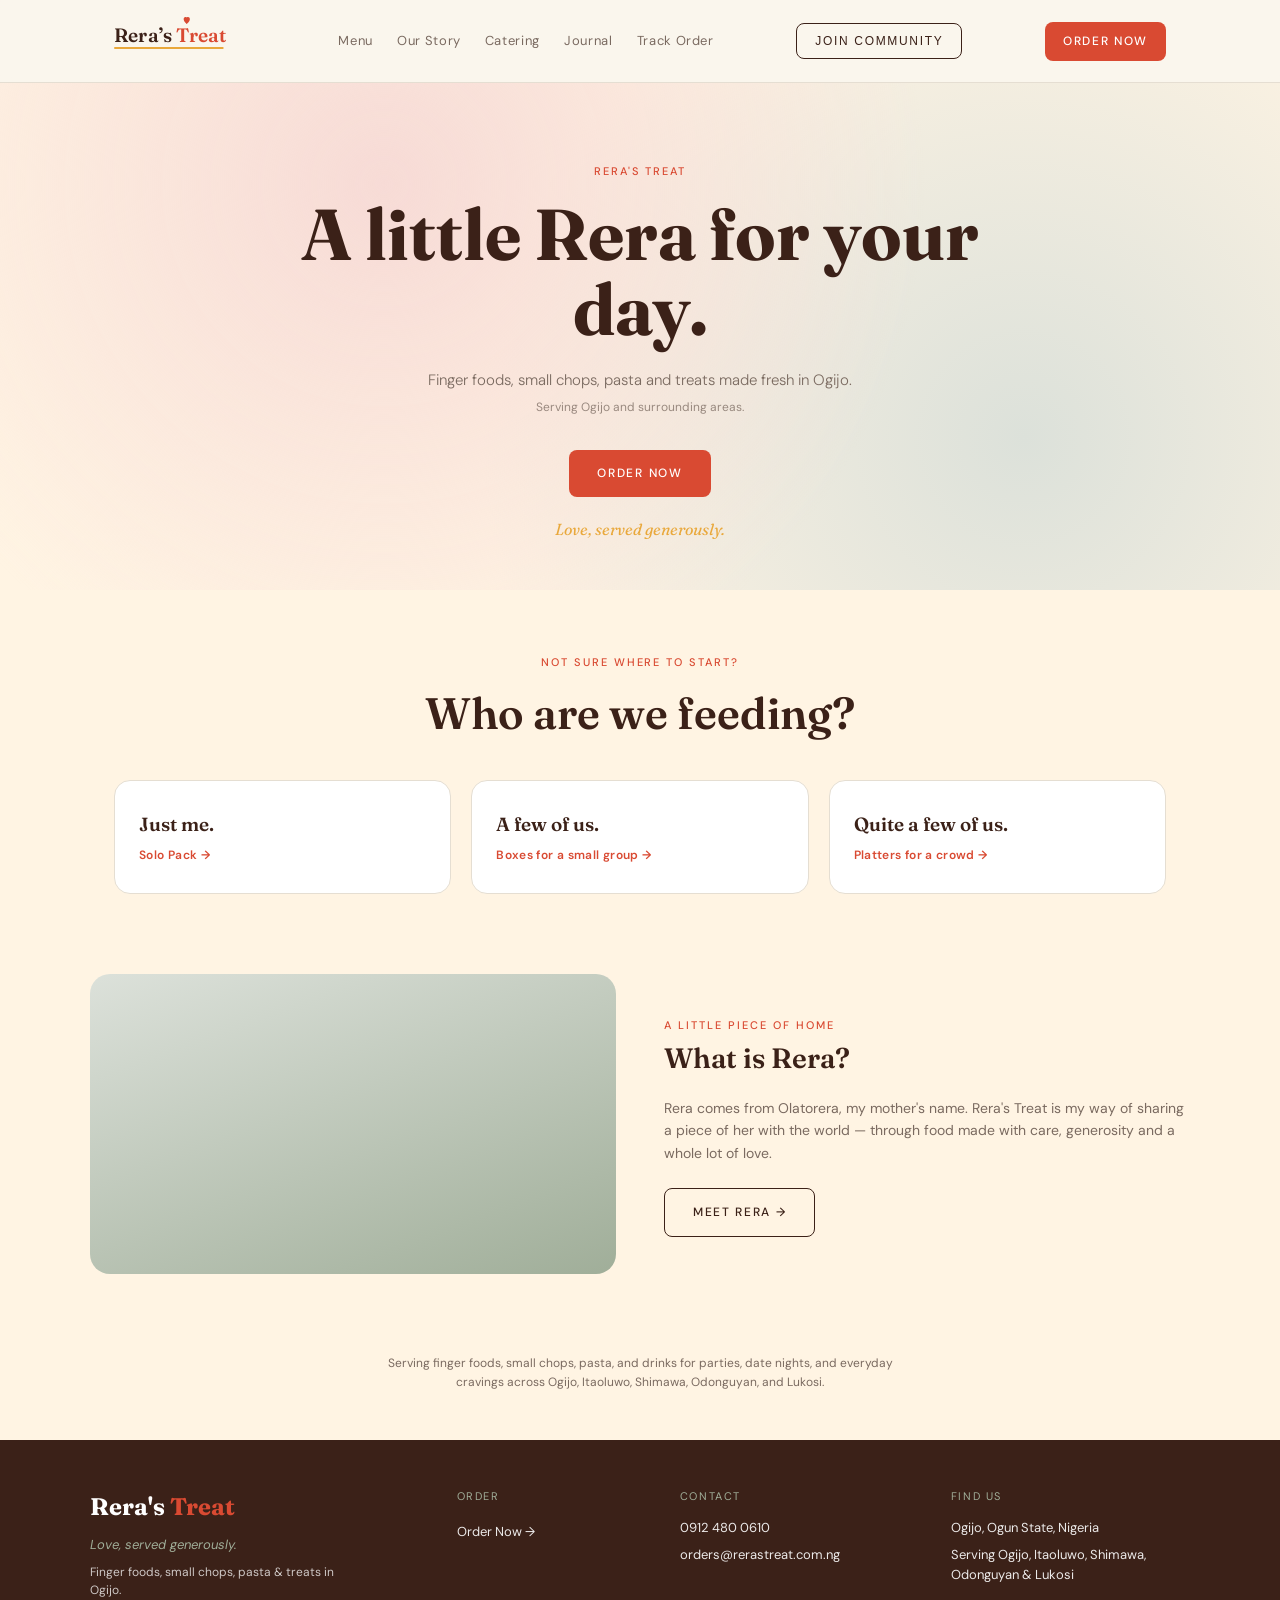
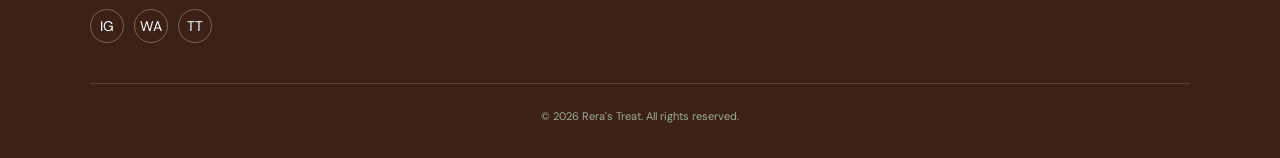
==== index.html @ d9744061 "Add mobile nav menu, declutter event promo link, uncap RSVP guest count The site had no mobile navig" ====
<!DOCTYPE html>
<html lang="en">
<head>
<!-- Google tag (gtag.js) -->
<script async src="https://www.googletagmanager.com/gtag/js?id=G-MVVD33NMMS"></script>
<script>
  window.dataLayer = window.dataLayer || [];
  function gtag(){dataLayer.push(arguments);}
  gtag('js', new Date());

  gtag('config', 'G-MVVD33NMMS');
</script>
<meta charset="UTF-8">
<meta name="viewport" content="width=device-width, initial-scale=1.0">
<title>Rera's Treat | Finger Foods, Small Chops &amp; Pasta in Ogijo, Ogun State</title>
<meta name="description" content="Freshly made finger foods, small chops, pasta and treats in Ogijo. Order from Rera's Treat for everyday cravings, date nights, small gatherings and celebrations.">
<link rel="icon" type="image/svg+xml" href="favicon.svg">
<link href="https://fonts.googleapis.com/css2?family=Fraunces:wght@500;600;700&family=DM+Sans:wght@300;400;500;600&display=swap" rel="stylesheet">
<link rel="stylesheet" href="style.css">
<style>
  .hero{padding:5rem 1.5rem 3rem;text-align:center;position:relative;overflow:hidden}
  .hero::before{content:"";position:absolute;inset:0;background:radial-gradient(circle at 30% 20%,var(--pale-o) 0%,transparent 55%),radial-gradient(circle at 80% 70%,var(--pale-g) 0%,transparent 50%);z-index:-1}
  .hero-title{font-size:clamp(40px,7vw,72px);font-weight:700;color:var(--green);line-height:1.05;max-width:800px;margin:1rem auto}
  .hero-title em{font-style:italic;color:var(--orange)}
  .hero-sub{max-width:480px;margin:1.25rem auto 0;color:var(--muted);font-size:15px;font-weight:300}
  .hero-service-area{font-size:12px;color:var(--muted);opacity:.75;margin:.4rem 0 2rem}
  .hero-ctas{display:flex;gap:1rem;justify-content:center;flex-wrap:wrap}
  .hero-tagline{margin-top:1.25rem;font-family:'Fraunces',serif;font-style:italic;font-size:16px;color:var(--gold)}

  .featured-section-hero{margin-top:3rem}

  /* Who are we feeding? */
  .feeding-guide{max-width:1100px;margin:4rem auto 0;padding:0 1.5rem;text-align:center}
  .feeding-options{display:grid;grid-template-columns:repeat(3,1fr);gap:1.25rem;margin-top:2rem}
  @media(max-width:720px){.feeding-options{grid-template-columns:1fr}}
  .feeding-card{display:block;border:1.5px solid var(--border);border-radius:16px;padding:1.75rem 1.5rem;text-align:left;transition:.2s;background:#fff}
  .feeding-card:hover{border-color:var(--orange);transform:translateY(-3px);box-shadow:0 12px 30px -14px rgba(43,36,32,.25)}
  .feeding-card-title{font-family:'Fraunces',serif;font-size:19px;font-weight:600;color:var(--green);margin-bottom:6px}
  .feeding-card-sub{font-size:12px;color:var(--orange);font-weight:600;letter-spacing:.03em}
  .feeding-not-sure{margin-top:1.75rem;font-size:13px;color:var(--muted)}
  .feeding-not-sure a{color:var(--orange);font-weight:600;text-decoration:underline}

  /* Featured */
  .featured-section{max-width:1100px;margin:4rem auto 0;padding:0 1.5rem}
  .featured-grid{display:grid;grid-template-columns:repeat(3,1fr);gap:1.25rem;margin-top:2rem}
  @media(max-width:720px){.featured-grid{grid-template-columns:1fr}}
  .featured-card{border:1px solid var(--border);border-radius:14px;overflow:hidden;background:#fff;text-align:left;transition:.2s;display:block}
  .featured-card:hover{border-color:var(--orange);transform:translateY(-3px)}
  .featured-thumb{height:150px;background:linear-gradient(135deg,var(--pale-o),var(--pale-g));background-size:cover;background-position:center;display:flex;align-items:center;justify-content:center;font-size:34px}
  .featured-body{padding:1.1rem 1.25rem}
  .featured-name{font-family:'Fraunces',serif;font-size:17px;font-weight:600;color:var(--green)}
  .featured-desc{font-size:12px;color:var(--muted);margin:6px 0 10px;display:-webkit-box;-webkit-box-orient:vertical;-webkit-line-clamp:2;overflow:hidden}
  .featured-price{font-size:14px;font-weight:500;color:var(--black)}

  .teaser-row{display:grid;grid-template-columns:1fr 1fr;gap:3rem;align-items:center;max-width:1100px;margin:0 auto}
  .teaser-visual{background:linear-gradient(160deg,var(--pale-g),var(--leaf));border-radius:20px;height:300px}
  .teaser-title{font-size:28px;color:var(--green);font-weight:600;margin-bottom:1rem}
  .teaser-body{color:var(--muted);font-size:14px;margin-bottom:1.5rem}
  @media(max-width:720px){.teaser-row{grid-template-columns:1fr}}

  /* Community modal */
  .community-overlay{position:fixed;inset:0;background:rgba(31,26,20,.55);display:none;align-items:center;justify-content:center;z-index:100;padding:1.5rem}
  .community-overlay.show{display:flex}
  .community-modal{background:#fff;border-radius:16px;padding:2rem;width:min(92%,460px);max-height:88vh;overflow-y:auto;position:relative}
  .community-close{position:absolute;top:14px;right:16px;background:none;border:none;font-size:20px;color:var(--muted);cursor:pointer;line-height:1}
  .community-title{font-family:'Fraunces',serif;font-size:26px;font-weight:600;color:var(--green);margin-bottom:.75rem}
  .community-intro{font-size:13px;color:var(--muted);line-height:1.7;margin-bottom:1.5rem}
  .community-error{background:#FCEAEA;border:1px solid #E7A9A9;color:#A23B3B;font-size:12px;border-radius:8px;padding:10px 12px;margin-bottom:1rem;display:none}
  .community-error.show{display:block}
  .community-success-icon{width:52px;height:52px;border-radius:50%;background:var(--pale-g);color:var(--green);font-size:24px;display:flex;align-items:center;justify-content:center;margin:0 auto 1rem}
  .community-form-group{margin-bottom:1.1rem}
  .community-label{display:block;font-size:11px;letter-spacing:.12em;text-transform:uppercase;color:var(--muted);font-weight:500;margin-bottom:6px}
  .community-input{width:100%;background:#fff;border:1px solid var(--border);border-radius:8px;padding:11px 14px;font-family:'DM Sans',sans-serif;font-size:13px;color:var(--black);transition:border-color .2s;outline:none}
  .community-input:focus{border-color:var(--orange)}
  .community-btn{width:100%;background:var(--orange);color:#fff;border:none;border-radius:8px;padding:14px;font-family:'DM Sans',sans-serif;font-size:11px;letter-spacing:.18em;text-transform:uppercase;font-weight:500;cursor:pointer;transition:background .2s,transform .2s;margin-top:.5rem}
  .community-btn:hover{background:var(--orange-dark);transform:translateY(-1px)}
  .community-btn:disabled{opacity:.6;cursor:not-allowed}

  /* Event promo modal */
  .event-promo-overlay{position:fixed;inset:0;background:rgba(31,26,20,.6);display:none;align-items:center;justify-content:center;z-index:110;padding:1.5rem}
  .event-promo-overlay.show{display:flex}
  .event-promo-modal{background:#fff;border-radius:20px;width:min(94%,440px);max-height:88vh;overflow-y:auto;position:relative;box-shadow:0 30px 60px -20px rgba(31,26,20,.5);animation:eventPromoIn .35s ease}
  @keyframes eventPromoIn{from{opacity:0;transform:translateY(16px) scale(.97)}to{opacity:1;transform:translateY(0) scale(1)}}
  .event-promo-band{background:linear-gradient(135deg,var(--orange),var(--gold));padding:2rem 2rem 1.5rem;border-radius:20px 20px 0 0;text-align:center;color:#fff;position:relative}
  .event-promo-close{position:absolute;top:14px;right:16px;background:rgba(255,255,255,.25);border:none;width:28px;height:28px;border-radius:50%;font-size:16px;color:#fff;cursor:pointer;line-height:1}
  .event-promo-eyebrow{font-size:11px;letter-spacing:.18em;text-transform:uppercase;opacity:.9;font-weight:600}
  .event-promo-title{font-family:'Fraunces',serif;font-size:28px;font-weight:700;margin:.5rem 0 0;line-height:1.15}
  .event-promo-body{padding:1.75rem 2rem 2rem;text-align:center}
  .event-promo-desc{font-size:13px;color:var(--muted);line-height:1.7;margin-bottom:1.25rem}
  .event-promo-meta{display:flex;flex-direction:column;gap:6px;font-size:12px;color:var(--green);font-weight:600;margin-bottom:1.5rem}
  .event-promo-cta{display:block;width:100%;background:var(--orange);color:#fff;border:none;border-radius:8px;padding:14px;font-family:'DM Sans',sans-serif;font-size:11px;letter-spacing:.14em;text-transform:uppercase;font-weight:500;cursor:pointer;transition:.2s;text-align:center;text-decoration:none}
  .event-promo-cta:hover{background:var(--orange-dark);transform:translateY(-1px)}
  .event-promo-later{display:block;text-align:center;margin-top:.85rem;font-size:12px;color:var(--muted);cursor:pointer;background:none;border:none;text-decoration:underline}
</style>
</head>
<body>

<nav>
  <div class="nav-inner">
    <a href="index.html" class="logo">
      <svg viewBox="0 0 220 62" height="40" role="img" aria-label="Rera's Treat">
        <path d="M108 5 C108 2.3 110.5 0.6 112.8 2.4 C115.1 0.6 117.6 2.3 117.6 5 C117.6 8.2 112.8 12.5 112.8 12.5 C112.8 12.5 108 8.2 108 5Z" fill="#D94A32"/>
        <text x="0" y="40" font-family="'Fraunces', Georgia, serif" font-size="30" font-weight="600" letter-spacing="0.3"><tspan fill="#3B2118">Rera&#8217;s </tspan><tspan fill="#D94A32">Treat</tspan></text>
        <rect x="0" y="48" width="170" height="3" rx="1.5" fill="#E9A83B"/>
      </svg>
    </a>
    <div class="nav-links">
      <a href="menu.html">Menu</a>
      <a href="about.html">Our Story</a>
      <a href="catering.html">Catering</a>
      <a href="journal.html">Journal</a>
      <a href="track-order.html">Track Order</a>
      <button type="button" class="btn btn-outline nav-community-mobile" data-open-community>Join Community</button>
    </div>
    <button type="button" class="nav-toggle" aria-label="Menu" aria-expanded="false">&#9776;</button>
    <button type="button" class="btn btn-outline" style="padding:10px 18px" data-open-community>Join Community</button>
    <a href="menu.html" class="btn btn-primary" style="padding:10px 18px">Order Now</a>
  </div>
</nav>

<section class="hero">
  <div class="eyebrow">Rera's Treat</div>
  <h1 class="hero-title">A little Rera for your day.</h1>
  <p class="hero-sub">Finger foods, small chops, pasta and treats made fresh in Ogijo.</p>
  <p class="hero-service-area">Serving Ogijo and surrounding areas.</p>
  <div class="hero-ctas">
    <a href="menu.html" class="btn btn-primary">Order Now</a>
  </div>
  <p class="hero-tagline">Love, served generously.</p>

  <div class="featured-section featured-section-hero" id="featuredSection" style="display:none">
    <div class="eyebrow" style="text-align:center">Rera's Picks</div>
    <h2 class="section-title" style="text-align:center">Featured Right Now</h2>
    <div class="featured-grid" id="featuredGrid"></div>
  </div>
</section>

<section class="feeding-guide">
  <div class="eyebrow">Not sure where to start?</div>
  <h2 class="section-title">Who are we feeding?</h2>
  <div class="feeding-options">
    <a href="menu.html?serves=solo" class="feeding-card">
      <div class="feeding-card-title">Just me.</div>
      <div class="feeding-card-sub">Solo Pack →</div>
    </a>
    <a href="menu.html?serves=few" class="feeding-card">
      <div class="feeding-card-title">A few of us.</div>
      <div class="feeding-card-sub">Boxes for a small group →</div>
    </a>
    <a href="menu.html?serves=many" class="feeding-card">
      <div class="feeding-card-title">Quite a few of us.</div>
      <div class="feeding-card-sub">Platters for a crowd →</div>
    </a>
  </div>
  <div class="feeding-not-sure" id="feedingNotSure" style="display:none"></div>
</section>

<section class="section">
  <div class="teaser-row">
    <div class="teaser-visual"></div>
    <div>
      <span class="eyebrow">A Little Piece of Home</span>
      <h3 class="teaser-title">What is Rera?</h3>
      <p class="teaser-body">Rera comes from Olatorera, my mother's name. Rera's Treat is my way of sharing a piece of her with the world — through food made with care, generosity and a whole lot of love.</p>
      <a href="about.html" class="btn btn-outline">Meet Rera →</a>
    </div>
  </div>
</section>

<p style="max-width:560px;margin:0 auto 2rem;padding:0 1.5rem;color:var(--muted);font-size:12px;line-height:1.6;text-align:center">Serving finger foods, small chops, pasta, and drinks for parties, date nights, and everyday cravings across Ogijo, Itaoluwo, Shimawa, Odonguyan, and Lukosi.</p>

<footer>
  <div class="footer-inner">
    <div>
      <div class="footer-brand">Rera's <span style="color:var(--orange)">Treat</span></div>
      <div class="footer-slogan">Love, served generously.</div>
      <p class="footer-desc">Finger foods, small chops, pasta &amp; treats in Ogijo.</p>
      <div class="footer-socials">
        <a class="footer-social-btn" href="https://www.instagram.com/rerastreats" target="_blank" title="Instagram">IG</a>
        <a class="footer-social-btn" href="https://wa.me/2349124800610" target="_blank" title="WhatsApp">WA</a>
        <a class="footer-social-btn" href="https://www.tiktok.com/@fingerfoodinogijo" target="_blank" title="TikTok">TT</a>
      </div>
    </div>
    <div>
      <div class="footer-col-title">Order</div>
      <a class="footer-line" href="/menu.html">Order Now →</a>
    </div>
    <div>
      <div class="footer-col-title">Contact</div>
      <div class="footer-line">0912 480 0610</div>
      <div class="footer-line">orders@rerastreat.com.ng</div>
    </div>
    <div>
      <div class="footer-col-title">Find Us</div>
      <div class="footer-line">Ogijo, Ogun State, Nigeria</div>
      <div class="footer-line">Serving Ogijo, Itaoluwo, Shimawa, Odonguyan &amp; Lukosi</div>
    </div>
  </div>
  <div class="footer-bottom">© 2026 Rera's Treat. All rights reserved.</div>
</footer>

<div class="community-overlay" id="communityOverlay">
  <div class="community-modal">
    <button class="community-close" id="communityClose" aria-label="Close">×</button>
    <h3 class="community-title">Join the Rera's Treat Community</h3>
    <p class="community-intro">We&rsquo;re bringing a little piece of Rera to Ogijo, and we&rsquo;d love to have you at the table. Join our community to be the first to know when we open, enjoy early treats and perks, and help us decide what we&rsquo;ll be serving.</p>

    <div class="community-error" id="communityError"></div>

    <div id="communitySuccessState" style="display:none;text-align:center">
      <div class="community-success-icon">✓</div>
      <p style="font-size:13px;color:var(--muted)">You're in! Keep an eye on your phone/email — a welcome message is on its way.</p>
    </div>

    <form id="communityForm">
      <div class="community-form-group">
        <label class="community-label">Name</label>
        <input class="community-input" type="text" id="communityName" required>
      </div>
      <div class="community-form-group">
        <label class="community-label">Phone (WhatsApp) or Email</label>
        <input class="community-input" type="text" id="communityContact" placeholder="0912 345 6789 or you@email.com" required>
      </div>
      <div class="community-form-group">
        <label class="community-label">Town</label>
        <select class="community-input" id="communityTown" required>
          <option value="">Select your town</option>
          <option value="OGIJO">Ogijo</option>
          <option value="ITAOLUWO">Itaoluwo</option>
          <option value="SHIMAWA">Shimawa</option>
          <option value="ODONGUYAN">Odonguyan</option>
          <option value="LUKOSI">Lukosi</option>
        </select>
      </div>
      <div class="community-form-group">
        <label class="community-label">What are you most excited to try? (optional)</label>
        <select class="community-input" id="communityMenuInterest">
          <option value="">No preference</option>
          <option value="SMALL_CHOPS">Small chops</option>
          <option value="FINGER_FOODS">Finger foods</option>
          <option value="PASTA">Pasta</option>
          <option value="DRINKS">Drinks</option>
        </select>
      </div>
      <button type="submit" class="community-btn" id="communitySubmit">Join the Community</button>
    </form>
  </div>
</div>

<div class="event-promo-overlay" id="eventPromoOverlay">
  <div class="event-promo-modal">
    <div class="event-promo-band">
      <button class="event-promo-close" id="eventPromoClose" aria-label="Close">×</button>
      <div class="event-promo-eyebrow">You're Invited &#127881;</div>
      <h3 class="event-promo-title" id="eventPromoTitle"></h3>
    </div>
    <div class="event-promo-body">
      <p class="event-promo-desc" id="eventPromoDesc"></p>
      <div class="event-promo-meta" id="eventPromoMeta"></div>
      <a href="#" class="event-promo-cta" id="eventPromoCta">RSVP Now</a>
      <button type="button" class="event-promo-later" id="eventPromoLater">Maybe later</button>
    </div>
  </div>
</div>

<script>
  const COMMUNITY_API_ORIGIN = 'https://reraos.onrender.com';

  const communityOverlay = document.getElementById('communityOverlay');
  const communityClose = document.getElementById('communityClose');
  const communityForm = document.getElementById('communityForm');
  const communityError = document.getElementById('communityError');
  const communitySuccessState = document.getElementById('communitySuccessState');
  const communitySubmit = document.getElementById('communitySubmit');

  document.querySelectorAll('[data-open-community]').forEach(btn => {
    btn.addEventListener('click', () => {
      communityOverlay.classList.add('show');
    });
  });

  communityClose.addEventListener('click', () => {
    communityOverlay.classList.remove('show');
  });

  communityOverlay.addEventListener('click', (e) => {
    if (e.target === communityOverlay) communityOverlay.classList.remove('show');
  });

  communityForm.addEventListener('submit', async (e) => {
    e.preventDefault();
    communityError.textContent = '';
    communityError.classList.remove('show');

    const name = document.getElementById('communityName').value.trim();
    const contact = document.getElementById('communityContact').value.trim();
    const town = document.getElementById('communityTown').value;
    const menuInterest = document.getElementById('communityMenuInterest').value;

    if (!name || !contact || !town) {
      communityError.textContent = 'Please fill in your name, contact, and town.';
      communityError.classList.add('show');
      return;
    }

    communitySubmit.disabled = true;
    communitySubmit.textContent = 'Joining…';

    try {
      const res = await fetch(`${COMMUNITY_API_ORIGIN}/community`, {
        method: 'POST',
        headers: { 'Content-Type': 'application/json' },
        body: JSON.stringify({
          name,
          contact,
          town,
          menuInterest: menuInterest || undefined,
        }),
      });

      if (!res.ok) {
        const body = await res.json().catch(() => null);
        throw new Error(body?.message || 'Something went wrong. Please try again.');
      }

      communityForm.style.display = 'none';
      communitySuccessState.style.display = 'block';
    } catch (err) {
      communityError.textContent = err.message || 'Something went wrong. Please try again.';
      communityError.classList.add('show');
    } finally {
      communitySubmit.disabled = false;
      communitySubmit.textContent = 'Join the Community';
    }
  });

  // Event promo modal
  (function () {
    const overlay = document.getElementById('eventPromoOverlay');
    const closeBtn = document.getElementById('eventPromoClose');
    const laterBtn = document.getElementById('eventPromoLater');
    const titleEl = document.getElementById('eventPromoTitle');
    const descEl = document.getElementById('eventPromoDesc');
    const metaEl = document.getElementById('eventPromoMeta');
    const ctaEl = document.getElementById('eventPromoCta');

    function dismiss(slug) {
      overlay.classList.remove('show');
      try { localStorage.setItem('dismissedEvent_' + slug, '1'); } catch (e) {}
    }

    fetch(`${COMMUNITY_API_ORIGIN}/public/events/featured`)
      .then((res) => (res.ok ? res.json() : null))
      .then((event) => {
        if (!event) return;

        let alreadyDismissed = false;
        try { alreadyDismissed = localStorage.getItem('dismissedEvent_' + event.slug) === '1'; } catch (e) {}
        if (alreadyDismissed) return;

        titleEl.textContent = event.title;
        descEl.textContent = event.description || '';

        const metaParts = [];
        if (event.eventDate) {
          metaParts.push(new Date(event.eventDate).toLocaleString('en-NG', { dateStyle: 'full', timeStyle: 'short' }));
        }
        if (event.location) metaParts.push(event.location);
        metaEl.textContent = metaParts.join(' · ');

        ctaEl.href = '/events/' + event.slug;

        closeBtn.addEventListener('click', () => dismiss(event.slug));
        laterBtn.addEventListener('click', () => {
          dismiss(event.slug);
          fetch(`${COMMUNITY_API_ORIGIN}/public/events/${event.slug}/dismiss`, { method: 'POST' }).catch(() => {});
        });
        overlay.addEventListener('click', (e) => {
          if (e.target === overlay) dismiss(event.slug);
        });

        setTimeout(() => overlay.classList.add('show'), 700);
      })
      .catch(() => {});
  })();

  // Featured products + "Who are we feeding?" recommendation
  (function () {
    function resolveImageUrl(path) {
      if (!path) return null;
      return /^https?:\/\//.test(path) ? path : `${COMMUNITY_API_ORIGIN}${path}`;
    }

    fetch(`${COMMUNITY_API_ORIGIN}/whatsapp-sessions/menu`)
      .then((res) => (res.ok ? res.json() : []))
      .then((data) => {
        const products = Array.isArray(data) ? data : (data.data || data.items || []);
        const available = products.filter((p) => p.status === 'ACTIVE' && p.isAvailable);

        const featured = available.filter((p) => p.featured);
        if (featured.length > 0) {
          const grid = document.getElementById('featuredGrid');
          grid.innerHTML = featured.map((p) => {
            const image = resolveImageUrl(Array.isArray(p.images) && p.images.length ? p.images[0] : null);
            return `
              <a href="menu.html" class="featured-card">
                <div class="featured-thumb" style="${image ? `background-image:url('${image}')` : ''}">${image ? '' : '🍽️'}</div>
                <div class="featured-body">
                  <div class="featured-name">${p.name}</div>
                  <div class="featured-desc">${p.description || ''}</div>
                  <div class="featured-price">₦${Number(p.price).toLocaleString()}</div>
                </div>
              </a>
            `;
          }).join('');
          document.getElementById('featuredSection').style.display = 'block';
        }

        const igbadun = available.find((p) => p.name.toLowerCase().includes('igbadun'));
        if (igbadun) {
          const notSure = document.getElementById('feedingNotSure');
          notSure.innerHTML = `Not sure? <a href="menu.html">Start with ${igbadun.name}</a> — it's a favourite for a reason.`;
          notSure.style.display = 'block';
        }
      })
      .catch(() => {});
  })();
</script>

<script src="nav-toggle.js" defer></script>
<script src="nav-events.js" defer></script>
</body>
</html>
---- style.css ----
:root{
  --green:#3B2118;
  --orange:#D94A32;
  --orange-dark:#B23D29;
  --leaf:#A0AE99;
  --pale-g:#DCE1DA;
  --pale-o:#F7DBD6;
  --border:#E5DED2;
  --black:#2B2420;
  --muted:#7A6A60;
  --cream:#FFF4E3;
  --gold:#E9A83B;
}
*{box-sizing:border-box;margin:0;padding:0}
body{font-family:'DM Sans',sans-serif;color:var(--black);background:var(--cream);line-height:1.6}
h1,h2,h3{font-family:'Fraunces',serif;}
a{text-decoration:none;color:inherit}
.wrap{max-width:1100px;margin:0 auto;padding:0 1.5rem}
.eyebrow{font-size:11px;letter-spacing:.18em;text-transform:uppercase;color:var(--orange);font-weight:500}

/* NAV */
nav{position:sticky;top:0;z-index:50;background:rgba(250,246,238,.92);backdrop-filter:blur(6px);border-bottom:1px solid var(--border)}
.nav-inner{max-width:1100px;margin:0 auto;padding:1rem 1.5rem;display:flex;flex-wrap:nowrap;justify-content:space-between;align-items:center;gap:1.5rem}
.logo{flex-shrink:0;font-family:'Fraunces',serif;font-size:22px;font-weight:700;color:var(--green)}
.logo span{color:var(--orange)}
.nav-links{display:flex;flex-wrap:nowrap;align-items:center;gap:1.5rem;font-size:13px;letter-spacing:.05em}
.nav-links a{white-space:nowrap;color:var(--muted);transition:color .2s}
.nav-links a:hover,.nav-links a.active{color:var(--orange)}
.nav-event-link{display:inline-flex;align-items:center;gap:4px;color:var(--orange)!important;font-weight:600;background:rgba(233,168,59,.14);border-radius:999px;padding:5px 12px;animation:navEventPulse 2.4s ease-in-out infinite}
@keyframes navEventPulse{0%,100%{opacity:1}50%{opacity:.6}}

.btn{display:inline-block;padding:14px 28px;border-radius:8px;font-size:12px;letter-spacing:.14em;text-transform:uppercase;font-weight:500;cursor:pointer;transition:.2s;border:none}
.btn-primary{background:var(--orange);color:#fff}
.btn-primary:hover{background:var(--orange-dark);transform:translateY(-1px)}
.btn-outline{background:transparent;border:1px solid var(--green);color:var(--green)}
.btn-outline:hover{background:var(--green);color:#fff}

.section{padding:5rem 1.5rem}
.section-head{text-align:center;max-width:560px;margin:0 auto 3rem}
.section-title{font-size:clamp(30px,5vw,44px);font-weight:600;color:var(--green);margin-top:6px}

/* FOOTER */
footer{background:var(--green);color:#fff;padding:3rem 1.5rem 2rem;margin-top:3rem}
.footer-inner{max-width:1100px;margin:0 auto;display:grid;grid-template-columns:1.4fr .8fr 1fr 1fr;gap:2rem}
.footer-brand{font-family:'Fraunces',serif;font-size:24px;font-weight:700}
.footer-slogan{color:var(--leaf);font-size:13px;font-style:italic;margin-top:8px;max-width:260px}
.footer-desc{font-size:12px;color:#fff;opacity:.75;margin-top:8px;max-width:260px;line-height:1.5}
.footer-col-title{font-size:11px;letter-spacing:.14em;text-transform:uppercase;color:var(--leaf);margin-bottom:12px}
.footer-line{font-size:13px;color:#fff;opacity:.9;margin-bottom:6px}
.footer-line a, a.footer-line{color:#fff;text-decoration:none}
.footer-line a:hover, a.footer-line:hover{color:var(--orange)}
.footer-socials{display:flex;gap:10px;margin-top:10px}
.footer-social-btn{width:34px;height:34px;border-radius:50%;border:1px solid rgba(255,255,255,.3);display:flex;align-items:center;justify-content:center;font-size:14px;transition:.2s}
.footer-social-btn:hover{background:var(--orange);border-color:var(--orange)}
.footer-bottom{max-width:1100px;margin:2.5rem auto 0;padding-top:1.5rem;border-top:1px solid rgba(255,255,255,.15);font-size:11px;color:var(--leaf);text-align:center}

.nav-toggle{display:none;background:none;border:none;font-size:22px;line-height:1;color:var(--green);cursor:pointer;padding:4px 2px}

@media(max-width:900px) and (min-width:721px){
  .nav-event-link{display:none}
}

@media(max-width:720px){
  .nav-toggle{display:block}
  .nav-links{display:none;flex-direction:column;align-items:flex-start;gap:0;position:absolute;top:100%;left:0;right:0;background:#fff;padding:.5rem 1.5rem 1rem;border-bottom:1px solid var(--border);box-shadow:0 12px 20px rgba(0,0,0,.08)}
  .nav-links.open{display:flex}
  .nav-links a{padding:.7rem 0;width:100%;border-bottom:1px solid var(--border)}
  .nav-links a:last-child{border-bottom:none}
  .nav-event-link{width:100%;justify-content:center;margin-top:.6rem;border-radius:8px}
  .nav-inner>[data-open-community]{display:none}
  .nav-links .nav-community-mobile{display:block;width:100%;text-align:center;margin-top:.75rem}
  .footer-inner{grid-template-columns:1fr;gap:2rem}
}

.nav-community-mobile{display:none}
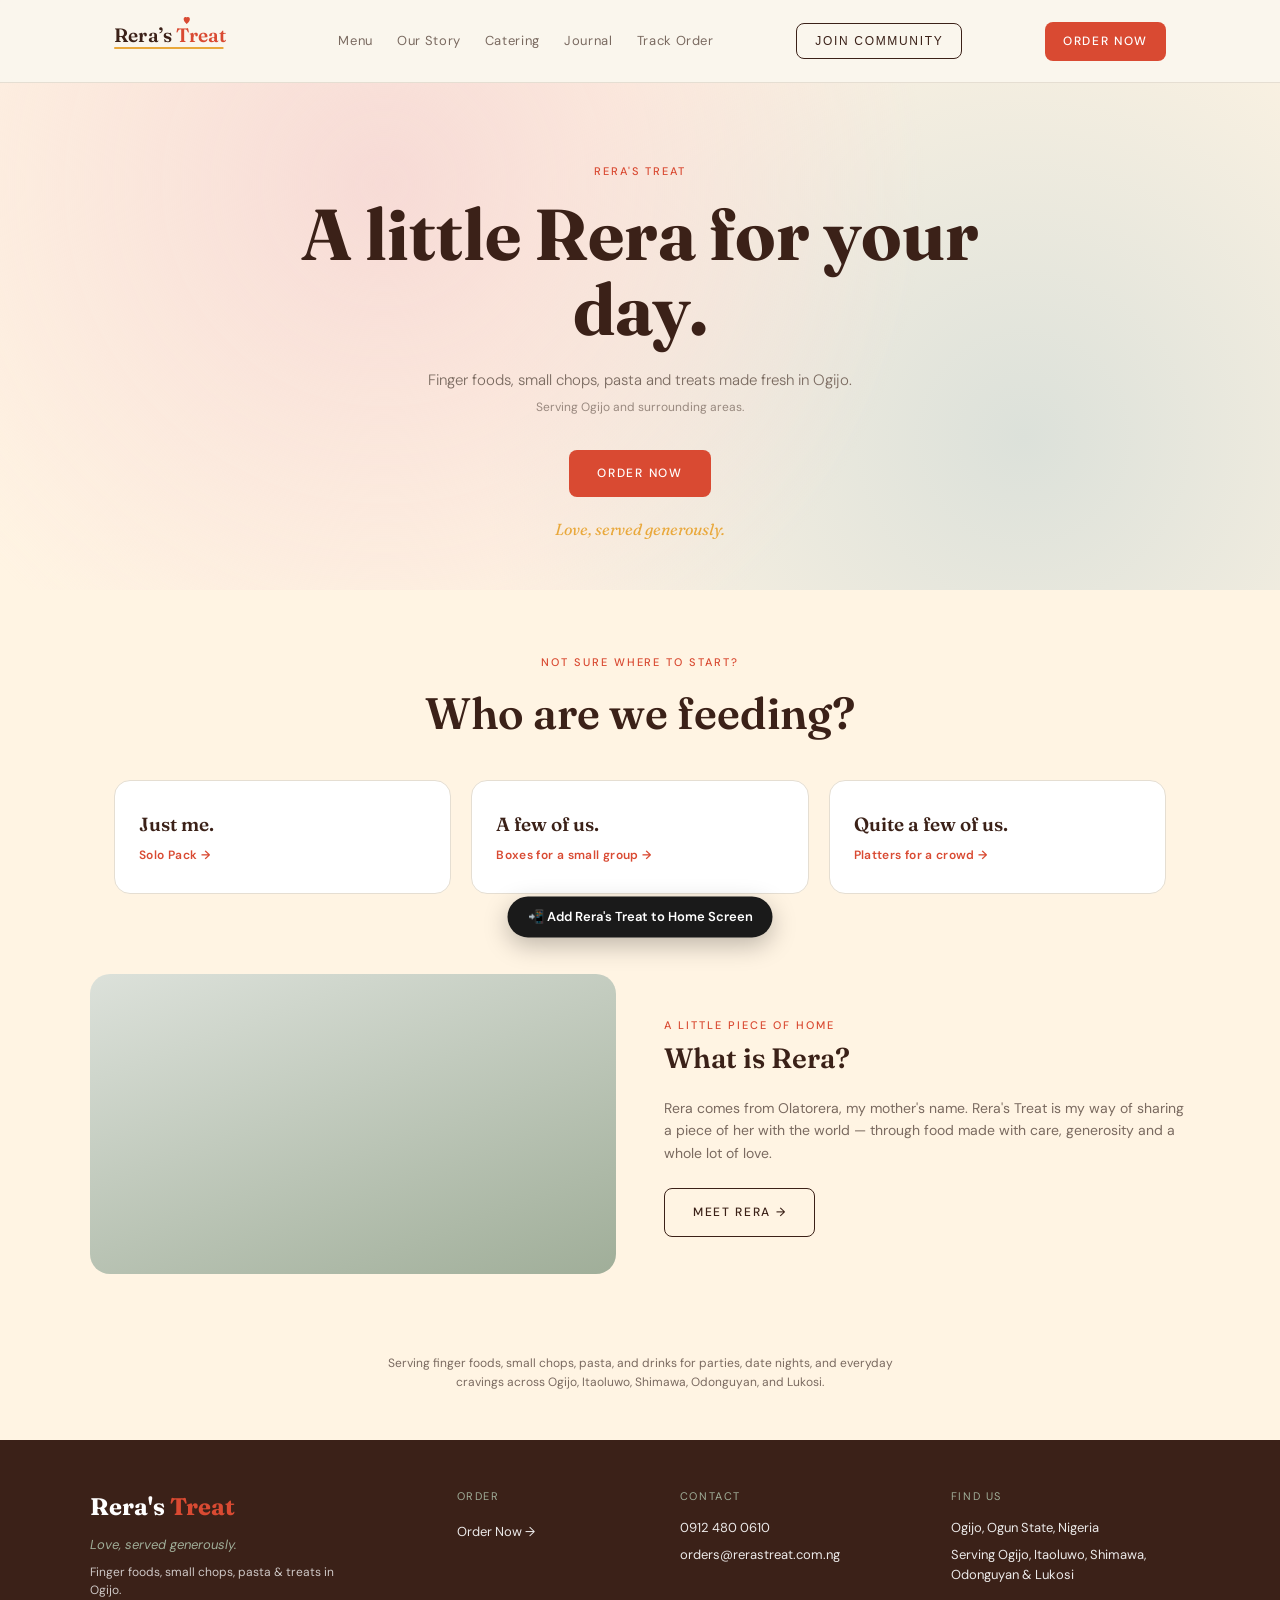
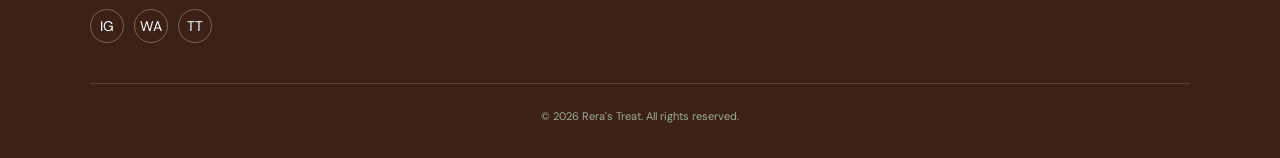
==== commit f9c9f5db: "Add cross-platform install nudge, including an iOS fallback Extracted the menu-only install button i" ====
--- a/index.html
+++ b/index.html
@@ -15,6 +15,12 @@
 <title>Rera's Treat | Finger Foods, Small Chops &amp; Pasta in Ogijo, Ogun State</title>
 <meta name="description" content="Freshly made finger foods, small chops, pasta and treats in Ogijo. Order from Rera's Treat for everyday cravings, date nights, small gatherings and celebrations.">
 <link rel="icon" type="image/svg+xml" href="favicon.svg">
+<link rel="manifest" href="/manifest.webmanifest">
+<meta name="theme-color" content="#3B2118">
+<link rel="apple-touch-icon" href="/apple-touch-icon.png">
+<meta name="apple-mobile-web-app-capable" content="yes">
+<meta name="apple-mobile-web-app-status-bar-style" content="black-translucent">
+<meta name="apple-mobile-web-app-title" content="Rera's Treat">
 <link href="https://fonts.googleapis.com/css2?family=Fraunces:wght@500;600;700&family=DM+Sans:wght@300;400;500;600&display=swap" rel="stylesheet">
 <link rel="stylesheet" href="style.css">
 <style>
@@ -91,6 +97,14 @@
   .event-promo-cta{display:block;width:100%;background:var(--orange);color:#fff;border:none;border-radius:8px;padding:14px;font-family:'DM Sans',sans-serif;font-size:11px;letter-spacing:.14em;text-transform:uppercase;font-weight:500;cursor:pointer;transition:.2s;text-align:center;text-decoration:none}
   .event-promo-cta:hover{background:var(--orange-dark);transform:translateY(-1px)}
   .event-promo-later{display:block;text-align:center;margin-top:.85rem;font-size:12px;color:var(--muted);cursor:pointer;background:none;border:none;text-decoration:underline}
+
+  .reviews-section{padding:1rem 1.5rem 3rem;text-align:center}
+  .reviews-grid{display:grid;grid-template-columns:repeat(3,1fr);gap:1.25rem;max-width:960px;margin:2rem auto 0}
+  @media(max-width:820px){.reviews-grid{grid-template-columns:1fr}}
+  .review-card{background:#fff;border:1px solid var(--border);border-radius:16px;padding:1.5rem;text-align:left}
+  .review-stars{color:var(--gold,#D9A441);font-size:15px;letter-spacing:2px;margin-bottom:.6rem}
+  .review-comment{font-size:13px;color:var(--black);line-height:1.7;margin-bottom:.9rem}
+  .review-name{font-size:12px;color:var(--muted);font-weight:600}
 </style>
 </head>
 <body>
@@ -165,6 +179,12 @@
       <a href="about.html" class="btn btn-outline">Meet Rera →</a>
     </div>
   </div>
+</section>
+
+<section class="reviews-section" id="reviewsSection" style="display:none">
+  <span class="eyebrow">Reviews</span>
+  <h2 class="section-title">What our customers say</h2>
+  <div class="reviews-grid" id="reviewsGrid"></div>
 </section>
 
 <p style="max-width:560px;margin:0 auto 2rem;padding:0 1.5rem;color:var(--muted);font-size:12px;line-height:1.6;text-align:center">Serving finger foods, small chops, pasta, and drinks for parties, date nights, and everyday cravings across Ogijo, Itaoluwo, Shimawa, Odonguyan, and Lukosi.</p>
@@ -425,9 +445,41 @@
       })
       .catch(() => {});
   })();
+
+  // Published customer reviews
+  (function () {
+    function escapeHtml(text) {
+      const div = document.createElement('div');
+      div.textContent = text;
+      return div.innerHTML;
+    }
+
+    fetch(`${COMMUNITY_API_ORIGIN}/public/reviews`)
+      .then((res) => (res.ok ? res.json() : []))
+      .then((reviews) => {
+        if (!Array.isArray(reviews) || reviews.length === 0) return;
+
+        const grid = document.getElementById('reviewsGrid');
+        grid.innerHTML = reviews.slice(0, 6).map((r) => `
+          <div class="review-card">
+            <div class="review-stars">${'★'.repeat(r.rating)}${'☆'.repeat(5 - r.rating)}</div>
+            ${r.comment ? `<p class="review-comment">&ldquo;${escapeHtml(r.comment)}&rdquo;</p>` : ''}
+            <div class="review-name">${escapeHtml(r.customerName)}</div>
+          </div>
+        `).join('');
+        document.getElementById('reviewsSection').style.display = 'block';
+      })
+      .catch(() => {});
+  })();
 </script>
 
 <script src="nav-toggle.js" defer></script>
 <script src="nav-events.js" defer></script>
+<script>
+  if ('serviceWorker' in navigator) {
+    window.addEventListener('load', () => navigator.serviceWorker.register('/sw.js').catch(() => {}));
+  }
+</script>
+<script src="/install-nudge.js" defer></script>
 </body>
 </html>
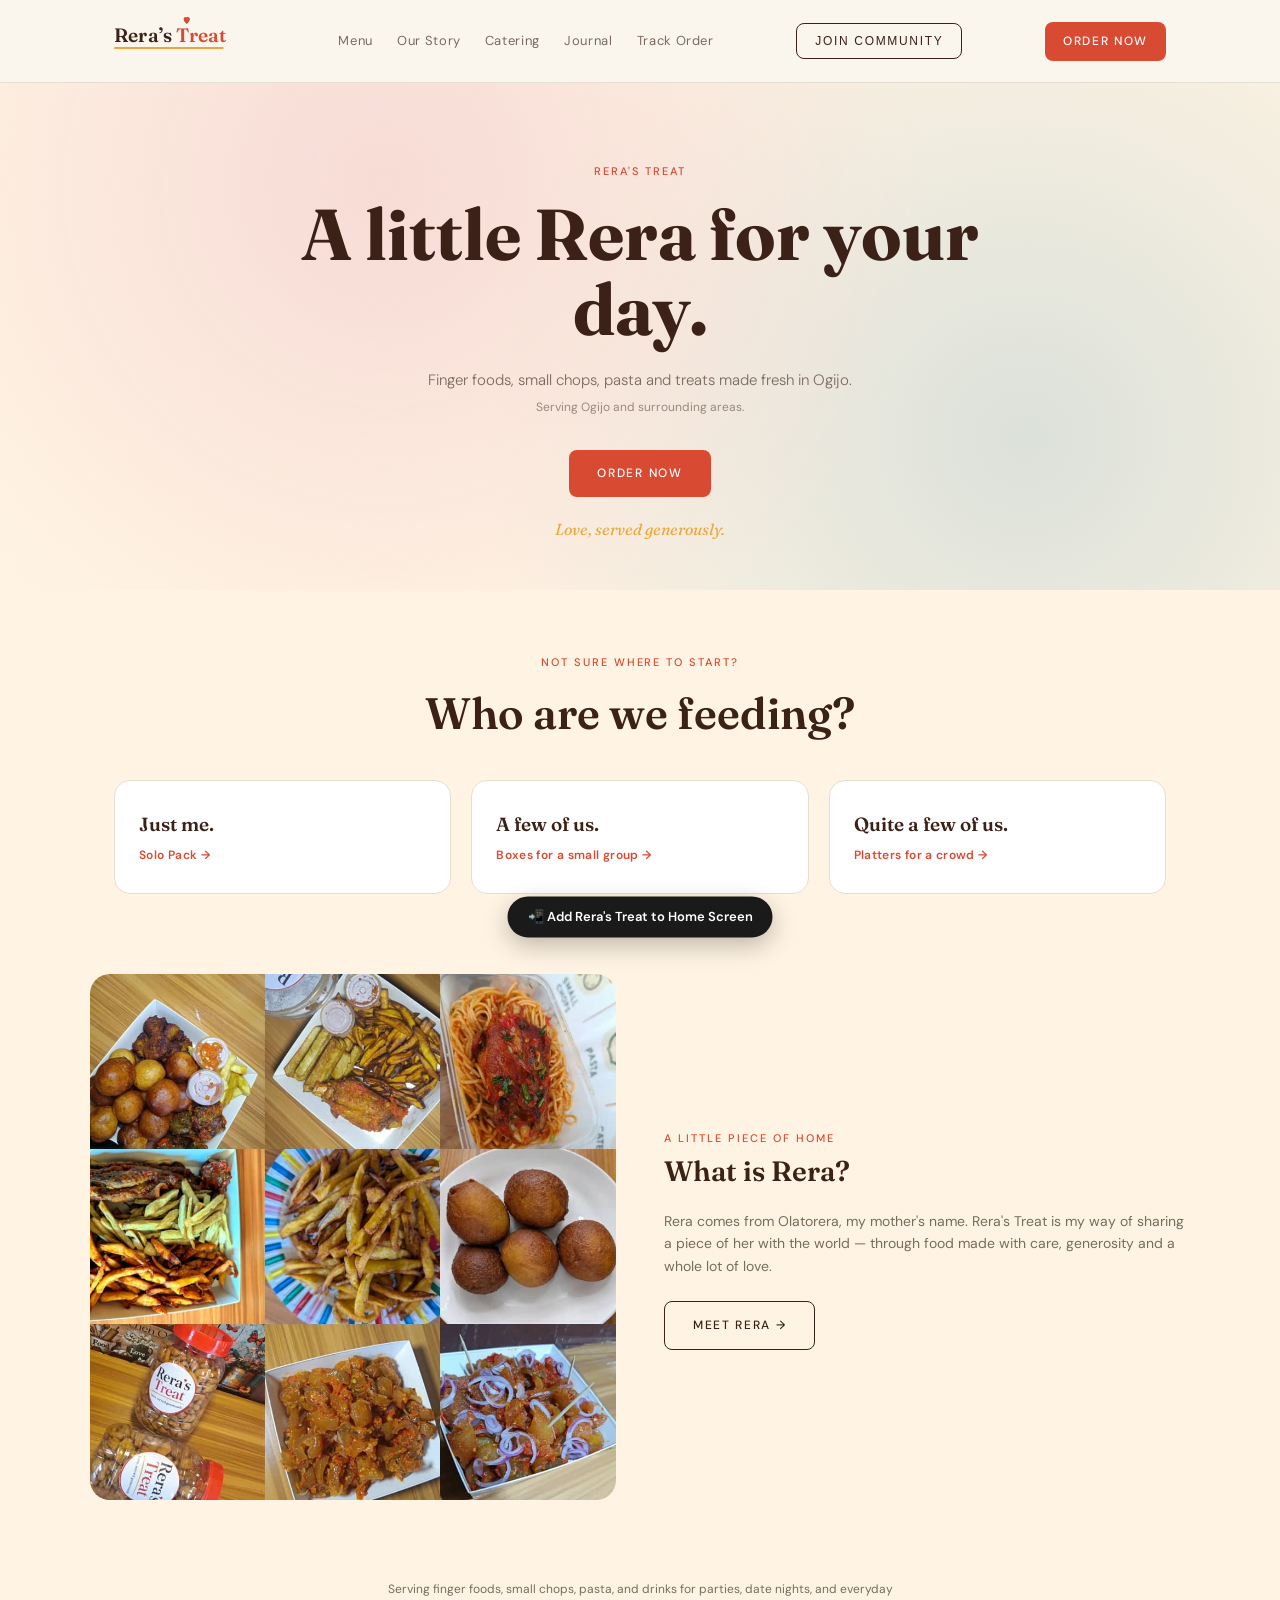
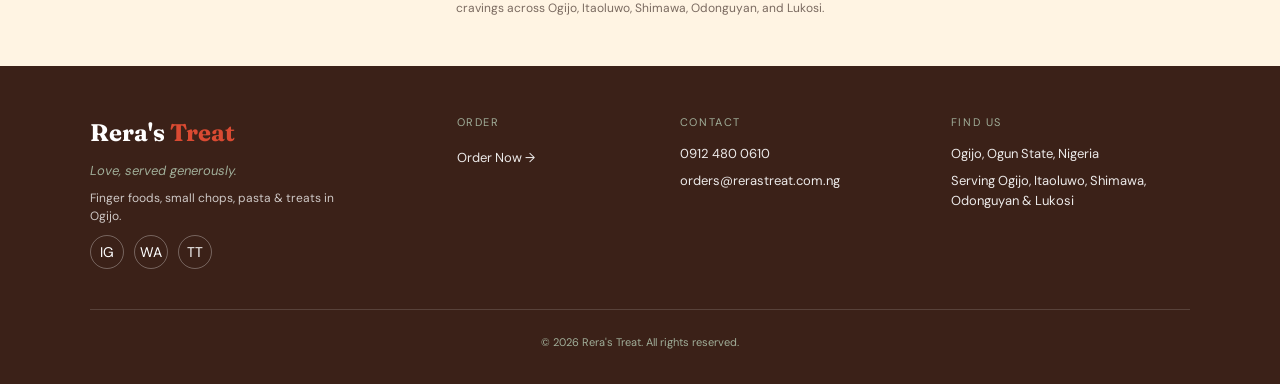
==== commit 567740dc: "Add food collage to the 'What is Rera?' section Replaces the empty gradient placeholder on the homep" ====
--- a/index.html
+++ b/index.html
@@ -52,14 +52,15 @@
   @media(max-width:720px){.featured-grid{grid-template-columns:1fr}}
   .featured-card{border:1px solid var(--border);border-radius:14px;overflow:hidden;background:#fff;text-align:left;transition:.2s;display:block}
   .featured-card:hover{border-color:var(--orange);transform:translateY(-3px)}
-  .featured-thumb{height:150px;background:linear-gradient(135deg,var(--pale-o),var(--pale-g));background-size:cover;background-position:center;display:flex;align-items:center;justify-content:center;font-size:34px}
+  .featured-thumb{height:150px;background:linear-gradient(135deg,var(--pale-o),var(--pale-g));background-size:contain;background-repeat:no-repeat;background-position:center;display:flex;align-items:center;justify-content:center;font-size:34px}
   .featured-body{padding:1.1rem 1.25rem}
   .featured-name{font-family:'Fraunces',serif;font-size:17px;font-weight:600;color:var(--green)}
   .featured-desc{font-size:12px;color:var(--muted);margin:6px 0 10px;display:-webkit-box;-webkit-box-orient:vertical;-webkit-line-clamp:2;overflow:hidden}
   .featured-price{font-size:14px;font-weight:500;color:var(--black)}
 
   .teaser-row{display:grid;grid-template-columns:1fr 1fr;gap:3rem;align-items:center;max-width:1100px;margin:0 auto}
-  .teaser-visual{background:linear-gradient(160deg,var(--pale-g),var(--leaf));border-radius:20px;height:300px}
+  .teaser-visual{background:linear-gradient(160deg,var(--pale-g),var(--leaf));border-radius:20px;aspect-ratio:1/1;overflow:hidden}
+  .teaser-visual img{display:block;width:100%;height:100%;object-fit:cover}
   .teaser-title{font-size:28px;color:var(--green);font-weight:600;margin-bottom:1rem}
   .teaser-body{color:var(--muted);font-size:14px;margin-bottom:1.5rem}
   @media(max-width:720px){.teaser-row{grid-template-columns:1fr}}
@@ -171,7 +172,9 @@
 
 <section class="section">
   <div class="teaser-row">
-    <div class="teaser-visual"></div>
+    <div class="teaser-visual">
+      <img src="images/what-is-rera-collage.webp" width="960" height="960" loading="lazy" alt="A collage of Rera's Treat food, including puff-puff, fries, spaghetti, peppered meat and jars of Rera's Treat nuts">
+    </div>
     <div>
       <span class="eyebrow">A Little Piece of Home</span>
       <h3 class="teaser-title">What is Rera?</h3>
@@ -424,7 +427,7 @@
             const image = resolveImageUrl(Array.isArray(p.images) && p.images.length ? p.images[0] : null);
             return `
               <a href="menu.html" class="featured-card">
-                <div class="featured-thumb" style="${image ? `background-image:url('${image}')` : ''}">${image ? '' : '🍽️'}</div>
+                <div class="featured-thumb" style="${image ? `background-image:url('${image}');background-color:var(--pale-g);background-size:contain;background-repeat:no-repeat;background-position:center` : ''}">${image ? '' : '🍽️'}</div>
                 <div class="featured-body">
                   <div class="featured-name">${p.name}</div>
                   <div class="featured-desc">${p.description || ''}</div>
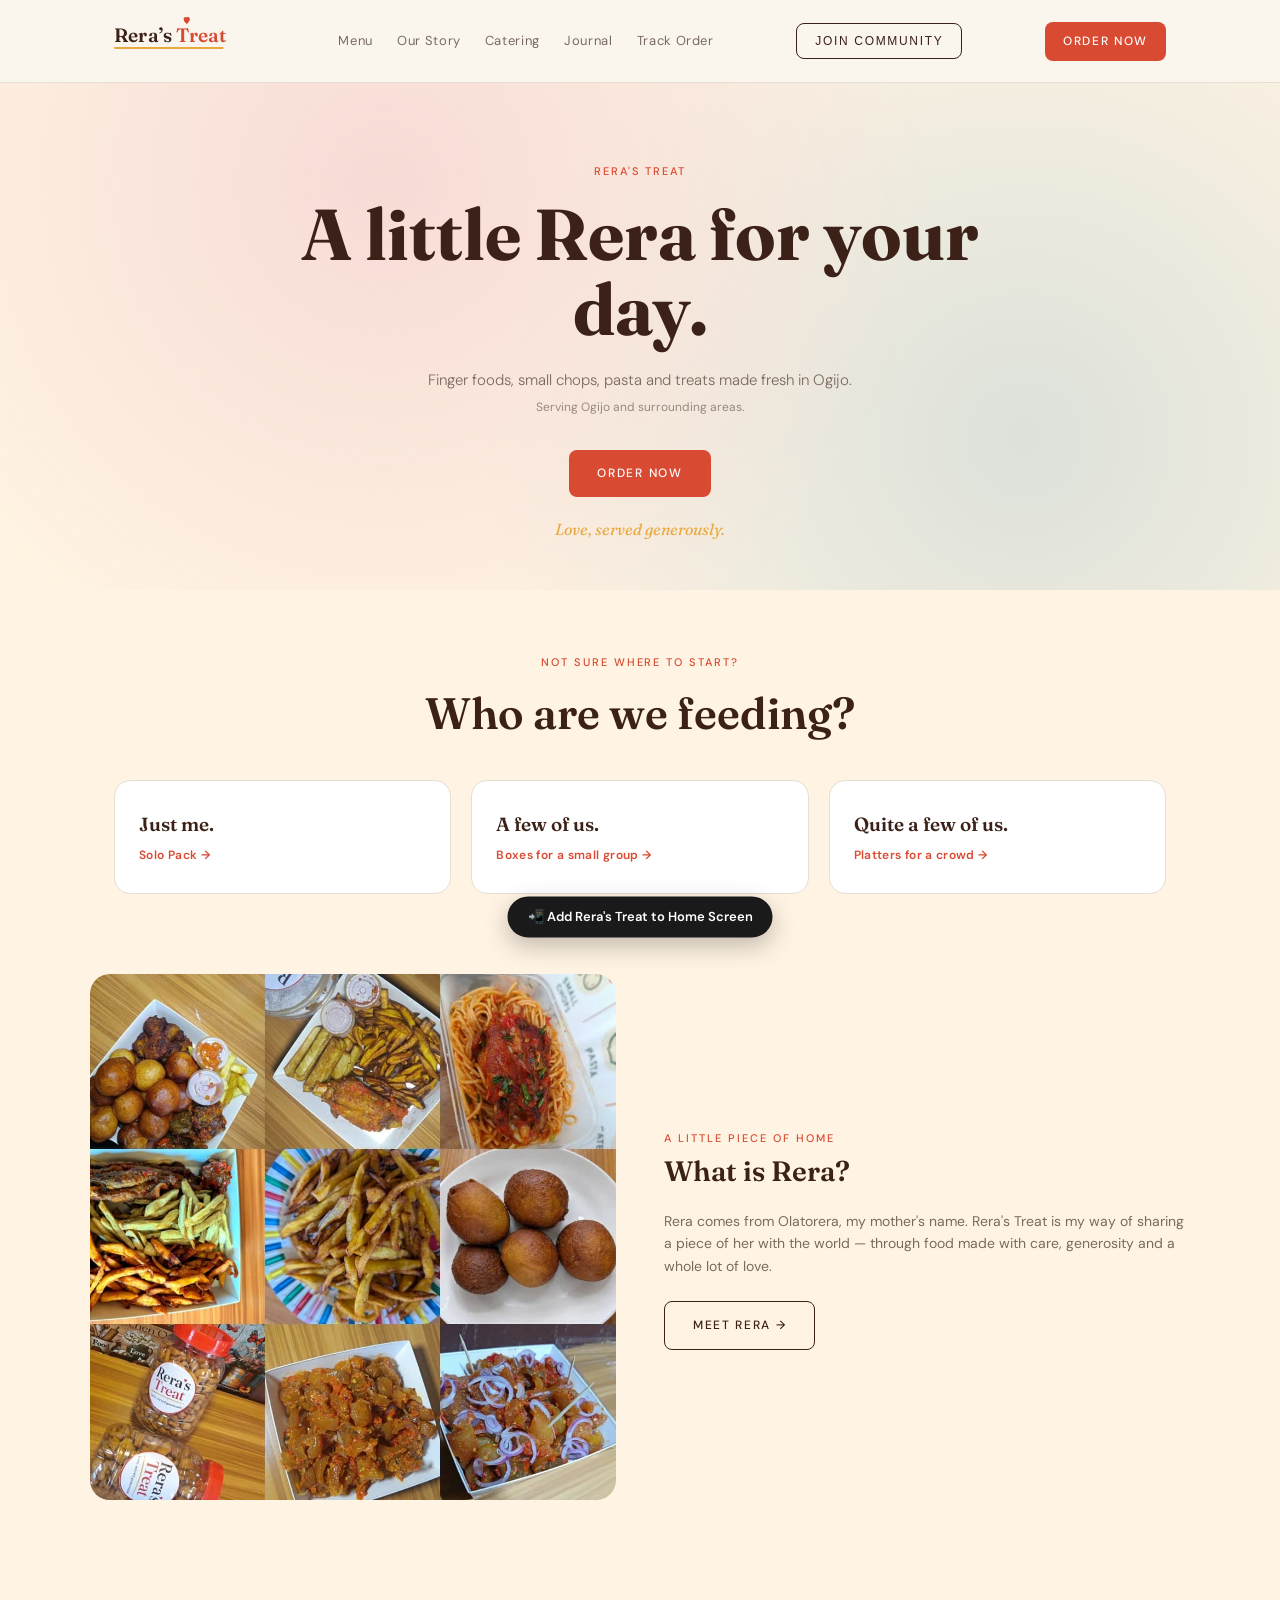
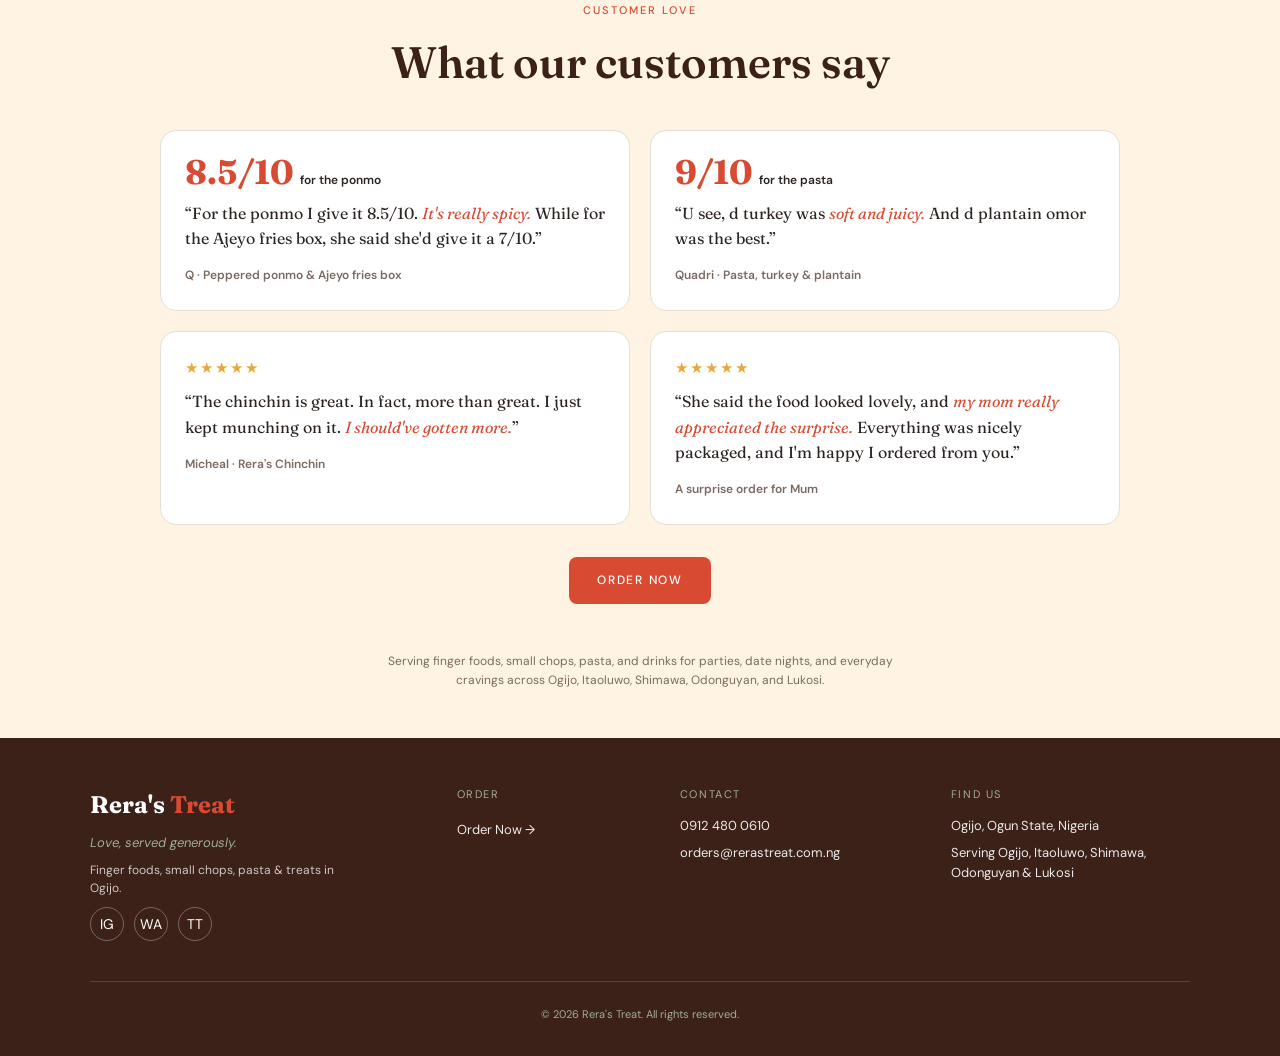
==== commit 6f3bb6e8: "Show customer testimonials on the homepage The homepage reviews section stayed hidden unless the Rer" ====
--- a/index.html
+++ b/index.html
@@ -100,8 +100,13 @@
   .event-promo-later{display:block;text-align:center;margin-top:.85rem;font-size:12px;color:var(--muted);cursor:pointer;background:none;border:none;text-decoration:underline}
 
   .reviews-section{padding:1rem 1.5rem 3rem;text-align:center}
-  .reviews-grid{display:grid;grid-template-columns:repeat(3,1fr);gap:1.25rem;max-width:960px;margin:2rem auto 0}
-  @media(max-width:820px){.reviews-grid{grid-template-columns:1fr}}
+  .reviews-grid{display:grid;grid-template-columns:repeat(2,1fr);gap:1.25rem;max-width:960px;margin:2rem auto 0}
+  @media(max-width:720px){.reviews-grid{grid-template-columns:1fr}}
+  .review-score{font-family:'Fraunces',serif;font-size:34px;font-weight:700;line-height:1;color:var(--orange);margin-bottom:.75rem}
+  .review-score span{font-family:'DM Sans',sans-serif;font-size:12px;font-weight:600;color:var(--black);margin-left:6px}
+  .review-card .review-comment{font-family:'Fraunces',serif;font-size:16px;line-height:1.6}
+  .review-comment em{font-style:italic;color:var(--orange)}
+  .reviews-cta{margin-top:2rem}
   .review-card{background:#fff;border:1px solid var(--border);border-radius:16px;padding:1.5rem;text-align:left}
   .review-stars{color:var(--gold,#D9A441);font-size:15px;letter-spacing:2px;margin-bottom:.6rem}
   .review-comment{font-size:13px;color:var(--black);line-height:1.7;margin-bottom:.9rem}
@@ -184,10 +189,34 @@
   </div>
 </section>
 
-<section class="reviews-section" id="reviewsSection" style="display:none">
-  <span class="eyebrow">Reviews</span>
+<section class="reviews-section" id="reviewsSection">
+  <span class="eyebrow">Customer Love</span>
   <h2 class="section-title">What our customers say</h2>
-  <div class="reviews-grid" id="reviewsGrid"></div>
+  <!-- Testimonials sent to us on WhatsApp. Reviews customers submit on the
+       site (and an admin publishes) are added after these by the script below. -->
+  <div class="reviews-grid" id="reviewsGrid">
+    <div class="review-card">
+      <div class="review-score">8.5/10<span>for the ponmo</span></div>
+      <p class="review-comment">&ldquo;For the ponmo I give it 8.5/10. <em>It's really spicy.</em> While for the Ajeyo fries box, she said she'd give it a 7/10.&rdquo;</p>
+      <div class="review-name">Q &middot; Peppered ponmo &amp; Ajeyo fries box</div>
+    </div>
+    <div class="review-card">
+      <div class="review-score">9/10<span>for the pasta</span></div>
+      <p class="review-comment">&ldquo;U see, d turkey was <em>soft and juicy.</em> And d plantain omor was the best.&rdquo;</p>
+      <div class="review-name">Quadri &middot; Pasta, turkey &amp; plantain</div>
+    </div>
+    <div class="review-card">
+      <div class="review-stars" aria-label="5 out of 5 stars">★★★★★</div>
+      <p class="review-comment">&ldquo;The chinchin is great. In fact, more than great. I just kept munching on it. <em>I should've gotten more.</em>&rdquo;</p>
+      <div class="review-name">Micheal &middot; Rera's Chinchin</div>
+    </div>
+    <div class="review-card">
+      <div class="review-stars" aria-label="5 out of 5 stars">★★★★★</div>
+      <p class="review-comment">&ldquo;She said the food looked lovely, and <em>my mom really appreciated the surprise.</em> Everything was nicely packaged, and I'm happy I ordered from you.&rdquo;</p>
+      <div class="review-name">A surprise order for Mum</div>
+    </div>
+  </div>
+  <div class="reviews-cta"><a href="menu.html" class="btn btn-primary">Order Now</a></div>
 </section>
 
 <p style="max-width:560px;margin:0 auto 2rem;padding:0 1.5rem;color:var(--muted);font-size:12px;line-height:1.6;text-align:center">Serving finger foods, small chops, pasta, and drinks for parties, date nights, and everyday cravings across Ogijo, Itaoluwo, Shimawa, Odonguyan, and Lukosi.</p>
@@ -463,14 +492,13 @@
         if (!Array.isArray(reviews) || reviews.length === 0) return;
 
         const grid = document.getElementById('reviewsGrid');
-        grid.innerHTML = reviews.slice(0, 6).map((r) => `
+        grid.insertAdjacentHTML('beforeend', reviews.slice(0, 4).map((r) => `
           <div class="review-card">
             <div class="review-stars">${'★'.repeat(r.rating)}${'☆'.repeat(5 - r.rating)}</div>
             ${r.comment ? `<p class="review-comment">&ldquo;${escapeHtml(r.comment)}&rdquo;</p>` : ''}
             <div class="review-name">${escapeHtml(r.customerName)}</div>
           </div>
-        `).join('');
-        document.getElementById('reviewsSection').style.display = 'block';
+        `).join(''));
       })
       .catch(() => {});
   })();
